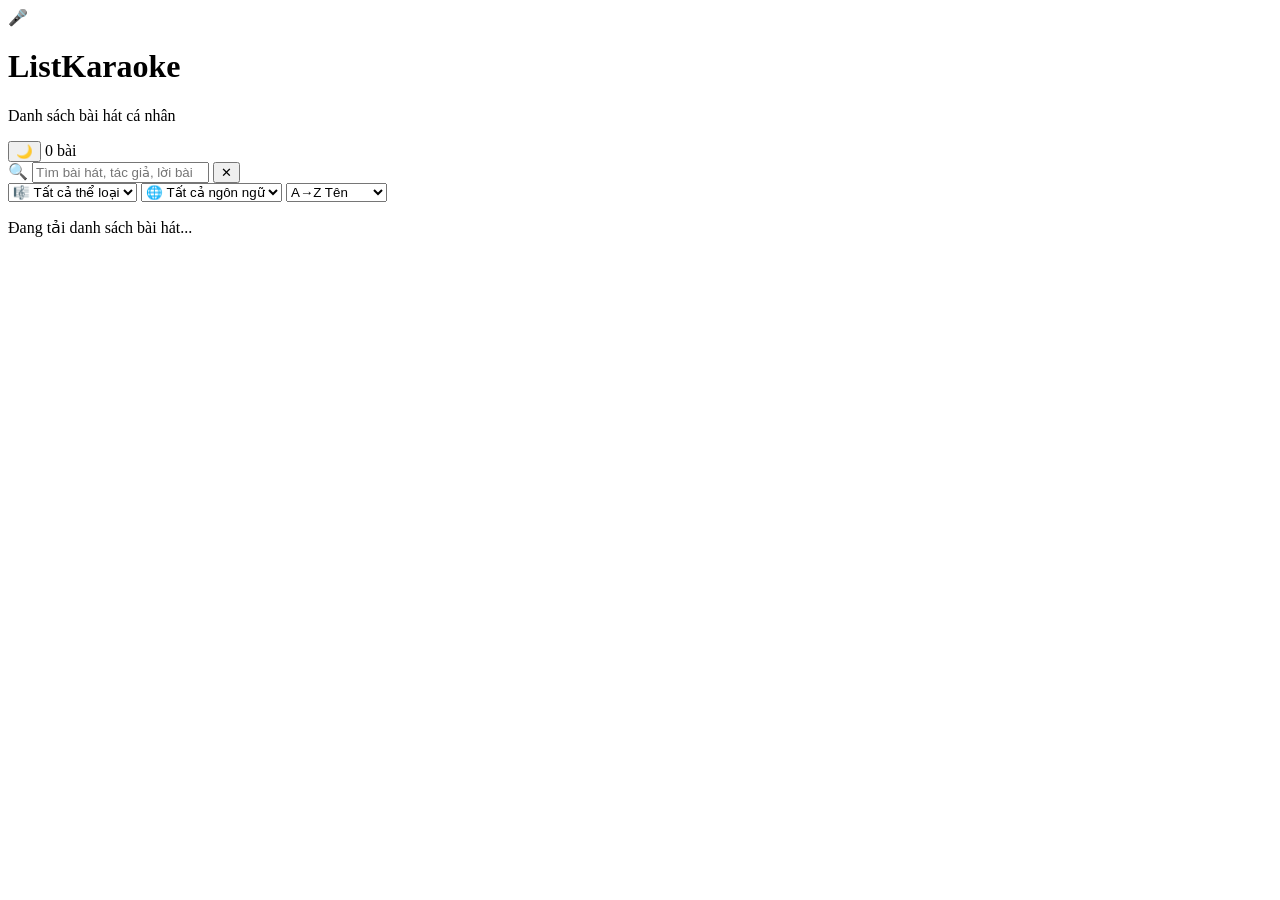
==== index.html @ 9240833a "chore: update index.html" ====
<!DOCTYPE html>
<html lang="vi">
<head>
  <meta charset="UTF-8">
  <meta name="viewport" content="width=device-width, initial-scale=1.0, maximum-scale=1.0">
  <meta name="theme-color" content="#0f0f1a">
  <meta name="description" content="Danh sách bài hát Karaoke cá nhân — tìm kiếm nhanh, xem lyrics, phát nhạc">
  <title>🎤 ListKaraoke</title>
  <link rel="manifest" href="manifest.json">
  <link rel="preconnect" href="https://fonts.googleapis.com">
  <link href="https://fonts.googleapis.com/css2?family=Inter:wght@400;500;600;700&display=swap" rel="stylesheet">
  <link rel="stylesheet" href="style.css">
</head>
<body>
  <!-- Header -->
  <header class="header">
    <div class="header-left">
      <span class="logo">🎤</span>
      <div>
        <h1 class="app-title">ListKaraoke</h1>
        <p class="app-sub">Danh sách bài hát cá nhân</p>
      </div>
    </div>
    <div class="header-right">
      <button class="btn-icon" id="btn-theme" title="Chuyển theme">🌙</button>
      <span class="badge" id="badge-count">0 bài</span>
    </div>
  </header>

  <!-- Search & Filter bar -->
  <div class="search-bar">
    <div class="search-wrap">
      <span class="search-icon">🔍</span>
      <input type="search" id="search-input" class="search-input"
             placeholder="Tìm bài hát, tác giả, lời bài hát..." autocomplete="off">
      <button class="btn-clear" id="btn-clear" title="Xóa">✕</button>
    </div>
    <div class="filter-row">
      <select id="filter-genre" class="filter-select">
        <option value="">🎼 Tất cả thể loại</option>
      </select>
      <select id="filter-lang" class="filter-select">
        <option value="">🌐 Tất cả ngôn ngữ</option>
      </select>
      <select id="sort-by" class="filter-select">
        <option value="title">A→Z Tên</option>
        <option value="artist">A→Z Tác giả</option>
        <option value="rating">⭐ Đánh giá</option>
        <option value="created_at">🕐 Mới nhất</option>
      </select>
    </div>
  </div>

  <!-- Main content -->
  <main class="main-content">
    <div id="loading" class="loading-state">
      <div class="spinner"></div>
      <p>Đang tải danh sách bài hát...</p>
    </div>
    <div id="empty-state" class="empty-state" hidden>
      <span class="empty-icon">🎵</span>
      <p>Không tìm thấy bài hát phù hợp</p>
      <small>Thử từ khóa khác hoặc xóa bộ lọc</small>
    </div>
    <div id="song-grid" class="song-grid" hidden></div>
  </main>

  <!-- Modal lyrics + media -->
  <div id="modal-overlay" class="modal-overlay" hidden>
    <div class="modal" id="modal-content">
      <button class="modal-close" id="modal-close">✕</button>
      <div class="modal-header">
        <h2 id="modal-title" class="modal-title"></h2>
        <p id="modal-artist" class="modal-artist"></p>
        <div id="modal-meta" class="modal-meta"></div>
        <div id="modal-tags" class="modal-tags"></div>
      </div>

      <!-- Tabs -->
      <div class="tab-bar">
        <button class="tab-btn active" data-tab="lyrics">📝 Lyrics</button>
        <button class="tab-btn" data-tab="media">🎵 Media</button>
        <button class="tab-btn" data-tab="info">ℹ️ Thông tin</button>
      </div>

      <!-- Tab: Lyrics -->
      <div id="tab-lyrics" class="tab-pane active">
        <div id="modal-lyrics" class="lyrics-content"></div>
      </div>

      <!-- Tab: Media -->
      <div id="tab-media" class="tab-pane" hidden>
        <div id="media-container" class="media-container"></div>
      </div>

      <!-- Tab: Info -->
      <div id="tab-info" class="tab-pane" hidden>
        <div id="info-container" class="info-container"></div>
      </div>
    </div>
  </div>

  <!-- Toast notification -->
  <div id="toast" class="toast" hidden></div>

  <script src="app.js"></script>
</body>
</html>
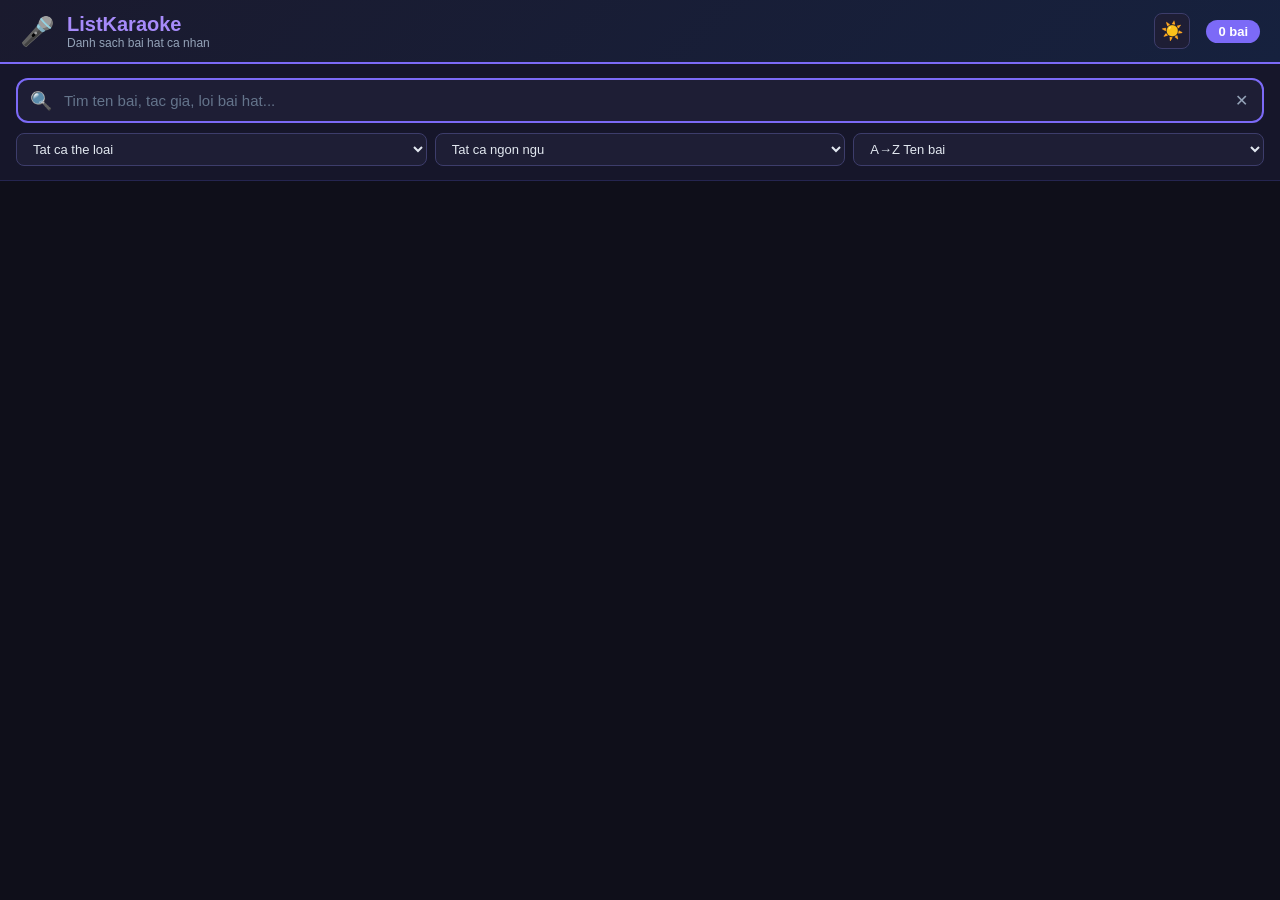
==== commit 38746220: "chore: update index.html" ====
--- a/index.html
+++ b/index.html
@@ -1,107 +1,444 @@
 <!DOCTYPE html>
-<html lang="vi">
+<html lang="vi" data-theme="dark">
 <head>
   <meta charset="UTF-8">
   <meta name="viewport" content="width=device-width, initial-scale=1.0, maximum-scale=1.0">
-  <meta name="theme-color" content="#0f0f1a">
-  <meta name="description" content="Danh sách bài hát Karaoke cá nhân — tìm kiếm nhanh, xem lyrics, phát nhạc">
-  <title>🎤 ListKaraoke</title>
+  <meta name="theme-color" content="#1a1a2e">
+  <meta name="description" content="Danh sach bai hat Karaoke ca nhan — tim kiem nhanh, xem lyrics, phat nhac">
+  <title>ListKaraoke</title>
   <link rel="manifest" href="manifest.json">
   <link rel="preconnect" href="https://fonts.googleapis.com">
   <link href="https://fonts.googleapis.com/css2?family=Inter:wght@400;500;600;700&display=swap" rel="stylesheet">
-  <link rel="stylesheet" href="style.css">
+  <style>
+    /* ═══ RESET ═══ */
+    *, *::before, *::after { box-sizing: border-box; margin: 0; padding: 0; }
+    html { font-size: 16px; }
+    body {
+      font-family: 'Inter', sans-serif;
+      background: #0f0f1a;
+      color: #e2e8f0;
+      min-height: 100vh;
+    }
+
+    /* ═══ HEADER ═══ */
+    .header {
+      background: linear-gradient(135deg, #1a1a2e 0%, #16213e 100%);
+      border-bottom: 2px solid #7c6af7;
+      padding: 12px 20px;
+      display: flex;
+      align-items: center;
+      justify-content: space-between;
+      position: sticky;
+      top: 0;
+      z-index: 100;
+    }
+    .header-left { display: flex; align-items: center; gap: 12px; }
+    .logo { font-size: 28px; }
+    .app-title { font-size: 20px; font-weight: 700; color: #a78bfa; line-height: 1.2; }
+    .app-sub { font-size: 12px; color: #94a3b8; }
+    .badge {
+      background: #7c6af7;
+      color: #fff;
+      font-size: 13px;
+      font-weight: 600;
+      padding: 4px 12px;
+      border-radius: 20px;
+    }
+    .btn-theme {
+      background: #1e1e35;
+      border: 1px solid #3d3d6b;
+      color: #e2e8f0;
+      font-size: 18px;
+      width: 36px; height: 36px;
+      border-radius: 8px;
+      cursor: pointer;
+      margin-right: 8px;
+    }
+
+    /* ═══ SEARCH BAR ═══ */
+    .search-area {
+      background: #16162a;
+      padding: 14px 16px;
+      border-bottom: 1px solid #252550;
+    }
+    .search-wrap {
+      display: flex;
+      align-items: center;
+      background: #1e1e35;
+      border: 2px solid #7c6af7;
+      border-radius: 12px;
+      overflow: hidden;
+      margin-bottom: 10px;
+    }
+    .search-icon { padding: 0 12px; font-size: 18px; color: #7c6af7; }
+    .search-input {
+      flex: 1;
+      background: transparent;
+      border: none;
+      outline: none;
+      color: #e2e8f0;
+      font-size: 15px;
+      font-family: inherit;
+      padding: 12px 0;
+    }
+    .search-input::placeholder { color: #64748b; }
+    .btn-clear {
+      background: none; border: none;
+      color: #94a3b8; font-size: 16px;
+      padding: 0 14px; cursor: pointer;
+    }
+
+    /* Filter chips row */
+    .filter-row {
+      display: flex; gap: 8px; flex-wrap: wrap;
+    }
+    .filter-select {
+      background: #1e1e35;
+      border: 1px solid #3d3d6b;
+      border-radius: 8px;
+      color: #e2e8f0;
+      font-size: 13px;
+      font-family: inherit;
+      padding: 7px 12px;
+      cursor: pointer;
+      flex: 1; min-width: 120px;
+    }
+    .filter-select:focus { outline: none; border-color: #7c6af7; }
+
+    /* ═══ SONG LIST ═══ */
+    .main-content {
+      padding: 12px 12px 100px;
+    }
+
+    /* Loading */
+    .loading-state {
+      text-align: center;
+      padding: 60px 20px;
+      color: #94a3b8;
+    }
+    .spinner {
+      width: 40px; height: 40px;
+      border: 3px solid #1e1e35;
+      border-top-color: #7c6af7;
+      border-radius: 50%;
+      animation: spin 0.8s linear infinite;
+      margin: 0 auto 16px;
+    }
+    @keyframes spin { to { transform: rotate(360deg); } }
+
+    /* Empty state */
+    .empty-state {
+      text-align: center;
+      padding: 60px 20px;
+      color: #94a3b8;
+    }
+    .empty-state .empty-icon { font-size: 48px; display: block; margin-bottom: 12px; }
+
+    /* Song rows */
+    .song-list { display: flex; flex-direction: column; gap: 8px; }
+
+    .song-row {
+      background: #1e1e35;
+      border-radius: 12px;
+      border: 1px solid #252550;
+      padding: 14px 16px;
+      cursor: pointer;
+      transition: background 0.15s, border-color 0.15s, transform 0.1s;
+      display: flex;
+      align-items: flex-start;
+      gap: 14px;
+    }
+    .song-row:active { transform: scale(0.98); }
+    .song-row:hover { background: #252545; border-color: #7c6af7; }
+
+    .song-num {
+      min-width: 28px; height: 28px;
+      background: #252550;
+      border-radius: 50%;
+      display: flex; align-items: center; justify-content: center;
+      font-size: 11px; font-weight: 700;
+      color: #7c6af7;
+      flex-shrink: 0;
+      margin-top: 2px;
+    }
+
+    .song-info { flex: 1; min-width: 0; }
+
+    .song-title {
+      font-size: 15px; font-weight: 700;
+      color: #e2e8f0;
+      white-space: nowrap; overflow: hidden; text-overflow: ellipsis;
+      margin-bottom: 3px;
+    }
+    .song-artist {
+      font-size: 13px;
+      color: #94a3b8;
+      margin-bottom: 6px;
+    }
+
+    .song-chips {
+      display: flex; flex-wrap: wrap; gap: 5px;
+      align-items: center;
+    }
+    .chip {
+      font-size: 11px; font-weight: 600;
+      padding: 2px 8px; border-radius: 20px;
+    }
+    .chip-genre { background: rgba(124,106,247,.2); color: #a78bfa; }
+    .chip-lang  { background: rgba(34,211,165,.15); color: #22d3a5; }
+    .chip-diff  { background: rgba(245,158,11,.15);  color: #f59e0b; }
+
+    .song-badges {
+      display: flex; flex-direction: column;
+      align-items: flex-end; gap: 4px;
+      flex-shrink: 0;
+    }
+    .media-icons { display: flex; gap: 4px; }
+    .media-icon {
+      background: #252550; border-radius: 6px;
+      font-size: 11px; font-weight: 700;
+      padding: 2px 7px;
+    }
+    .media-icon.mp3 { color: #22d3a5; border: 1px solid #22d3a5; }
+    .media-icon.mp4 { color: #a78bfa; border: 1px solid #a78bfa; }
+    .media-icon.yt  { color: #ef4444; border: 1px solid #ef4444; }
+    .rating-str { font-size: 12px; color: #f59e0b; }
+
+    /* highlight search */
+    mark {
+      background: rgba(245,158,11,.35);
+      color: inherit;
+      border-radius: 2px;
+      padding: 0 1px;
+    }
+
+    /* ═══ MODAL ═══ */
+    .modal-overlay {
+      position: fixed; inset: 0;
+      background: rgba(0,0,0,0.75);
+      z-index: 200;
+      display: flex;
+      align-items: flex-end;
+    }
+    .modal-overlay[hidden] { display: none; }
+
+    .modal {
+      background: #1a1a2e;
+      border-radius: 20px 20px 0 0;
+      width: 100%;
+      max-height: 92vh;
+      overflow-y: auto;
+      border-top: 3px solid #7c6af7;
+    }
+
+    .modal-header {
+      background: linear-gradient(135deg, #16162a 0%, #1a1a2e 100%);
+      padding: 20px 20px 14px;
+      position: sticky; top: 0; z-index: 10;
+      border-bottom: 1px solid #252550;
+    }
+    .modal-close-row {
+      display: flex; justify-content: flex-end; margin-bottom: 10px;
+    }
+    .modal-close {
+      background: #252550; border: none; border-radius: 50%;
+      color: #e2e8f0; font-size: 18px;
+      width: 34px; height: 34px;
+      cursor: pointer;
+      display: flex; align-items: center; justify-content: center;
+    }
+    .modal-title {
+      font-size: 20px; font-weight: 700; color: #a78bfa;
+      margin-bottom: 5px; line-height: 1.3;
+    }
+    .modal-artist { font-size: 14px; color: #94a3b8; margin-bottom: 10px; }
+    .modal-chips { display: flex; flex-wrap: wrap; gap: 6px; margin-bottom: 8px; }
+    .modal-tags  { display: flex; flex-wrap: wrap; gap: 5px; }
+    .tag-pill {
+      background: rgba(124,106,247,.15);
+      color: #a78bfa; border: 1px solid rgba(124,106,247,.3);
+      font-size: 11px; padding: 2px 8px; border-radius: 20px;
+    }
+
+    /* Tab bar — luôn hiện rõ */
+    .tab-bar {
+      display: flex;
+      background: #16162a;
+      border-bottom: 2px solid #252550;
+      padding: 0 16px;
+      position: sticky; top: 0; z-index: 9;
+    }
+    .tab-btn {
+      flex: 1;
+      background: none; border: none;
+      color: #64748b;
+      font-size: 14px; font-weight: 600;
+      font-family: inherit;
+      padding: 14px 8px;
+      cursor: pointer;
+      border-bottom: 3px solid transparent;
+      margin-bottom: -2px;
+      transition: color 0.15s, border-color 0.15s;
+    }
+    .tab-btn.active {
+      color: #a78bfa;
+      border-bottom-color: #7c6af7;
+    }
+
+    /* Tab content */
+    .tab-pane { padding: 20px 20px 30px; }
+    .tab-pane[hidden] { display: none; }
+
+    /* Lyrics */
+    .lyrics-body {
+      font-size: 15px; line-height: 2;
+      color: #e2e8f0;
+      white-space: pre-wrap;
+      background: #0f0f1a;
+      border-radius: 10px;
+      padding: 20px;
+    }
+    .no-content {
+      text-align: center; color: #64748b;
+      padding: 40px 20px; font-size: 15px;
+    }
+
+    /* Media section */
+    .media-section { margin-bottom: 24px; }
+    .media-section h3 {
+      font-size: 14px; font-weight: 700; color: #a78bfa;
+      margin-bottom: 10px;
+    }
+    .media-section iframe {
+      width: 100%; border: none; border-radius: 10px;
+      background: #0f0f1a;
+    }
+    .media-link {
+      display: flex; align-items: center; gap: 10px;
+      background: #1e1e35; border: 1px solid #3d3d6b;
+      border-radius: 10px; padding: 14px 16px;
+      color: #e2e8f0; text-decoration: none;
+      font-size: 14px; font-weight: 600;
+      transition: background 0.15s;
+    }
+    .media-link:hover { background: #252550; }
+    .media-link.yt { border-color: #ef4444; color: #ef4444; }
+
+    /* Info rows */
+    .info-row {
+      display: flex;
+      border-bottom: 1px solid #1e1e35;
+      padding: 12px 0;
+      align-items: flex-start;
+      gap: 12px;
+    }
+    .info-label {
+      font-size: 13px; font-weight: 600; color: #7c6af7;
+      min-width: 110px; flex-shrink: 0;
+    }
+    .info-value {
+      font-size: 14px; color: #e2e8f0;
+      word-break: break-word;
+    }
+
+    /* ═══ SCROLLBAR ═══ */
+    ::-webkit-scrollbar { width: 6px; height: 6px; }
+    ::-webkit-scrollbar-track { background: transparent; }
+    ::-webkit-scrollbar-thumb { background: #3d3d6b; border-radius: 3px; }
+  </style>
 </head>
 <body>
+
   <!-- Header -->
   <header class="header">
     <div class="header-left">
       <span class="logo">🎤</span>
       <div>
         <h1 class="app-title">ListKaraoke</h1>
-        <p class="app-sub">Danh sách bài hát cá nhân</p>
-      </div>
-    </div>
-    <div class="header-right">
-      <button class="btn-icon" id="btn-theme" title="Chuyển theme">🌙</button>
-      <span class="badge" id="badge-count">0 bài</span>
+        <p class="app-sub">Danh sach bai hat ca nhan</p>
+      </div>
+    </div>
+    <div style="display:flex;align-items:center;gap:8px">
+      <button class="btn-theme" id="btn-theme" title="Chuyen theme">🌙</button>
+      <span class="badge" id="badge-count">0 bai</span>
     </div>
   </header>
 
-  <!-- Search & Filter bar -->
-  <div class="search-bar">
+  <!-- Search & Filter -->
+  <div class="search-area">
     <div class="search-wrap">
       <span class="search-icon">🔍</span>
       <input type="search" id="search-input" class="search-input"
-             placeholder="Tìm bài hát, tác giả, lời bài hát..." autocomplete="off">
-      <button class="btn-clear" id="btn-clear" title="Xóa">✕</button>
+             placeholder="Tim ten bai, tac gia, loi bai hat..." autocomplete="off">
+      <button class="btn-clear" id="btn-clear">✕</button>
     </div>
     <div class="filter-row">
       <select id="filter-genre" class="filter-select">
-        <option value="">🎼 Tất cả thể loại</option>
+        <option value="">Tat ca the loai</option>
       </select>
       <select id="filter-lang" class="filter-select">
-        <option value="">🌐 Tất cả ngôn ngữ</option>
+        <option value="">Tat ca ngon ngu</option>
       </select>
       <select id="sort-by" class="filter-select">
-        <option value="title">A→Z Tên</option>
-        <option value="artist">A→Z Tác giả</option>
-        <option value="rating">⭐ Đánh giá</option>
-        <option value="created_at">🕐 Mới nhất</option>
+        <option value="title">A→Z Ten bai</option>
+        <option value="artist">A→Z Tac gia</option>
+        <option value="rating">Danh gia cao</option>
+        <option value="created_at">Moi nhat</option>
       </select>
     </div>
   </div>
 
-  <!-- Main content -->
+  <!-- Content -->
   <main class="main-content">
     <div id="loading" class="loading-state">
       <div class="spinner"></div>
-      <p>Đang tải danh sách bài hát...</p>
+      <p>Dang tai danh sach bai hat...</p>
     </div>
     <div id="empty-state" class="empty-state" hidden>
       <span class="empty-icon">🎵</span>
-      <p>Không tìm thấy bài hát phù hợp</p>
-      <small>Thử từ khóa khác hoặc xóa bộ lọc</small>
-    </div>
-    <div id="song-grid" class="song-grid" hidden></div>
+      <p>Khong tim thay bai hat phu hop</p>
+      <small style="color:#64748b">Thu tu khoa khac hoac xoa bo loc</small>
+    </div>
+    <div id="song-list" class="song-list" hidden></div>
   </main>
 
-  <!-- Modal lyrics + media -->
+  <!-- Modal -->
   <div id="modal-overlay" class="modal-overlay" hidden>
-    <div class="modal" id="modal-content">
-      <button class="modal-close" id="modal-close">✕</button>
+    <div class="modal" id="modal-box">
+      <!-- Modal Header -->
       <div class="modal-header">
-        <h2 id="modal-title" class="modal-title"></h2>
-        <p id="modal-artist" class="modal-artist"></p>
-        <div id="modal-meta" class="modal-meta"></div>
-        <div id="modal-tags" class="modal-tags"></div>
-      </div>
-
-      <!-- Tabs -->
+        <div class="modal-close-row">
+          <button class="modal-close" id="modal-close">✕</button>
+        </div>
+        <div class="modal-title" id="modal-title"></div>
+        <div class="modal-artist" id="modal-artist"></div>
+        <div class="modal-chips" id="modal-chips"></div>
+        <div class="modal-tags" id="modal-tags"></div>
+      </div>
+
+      <!-- Tab Bar — Luon hien ro rang -->
       <div class="tab-bar">
         <button class="tab-btn active" data-tab="lyrics">📝 Lyrics</button>
         <button class="tab-btn" data-tab="media">🎵 Media</button>
-        <button class="tab-btn" data-tab="info">ℹ️ Thông tin</button>
+        <button class="tab-btn" data-tab="info">ℹ Thong tin</button>
       </div>
 
       <!-- Tab: Lyrics -->
-      <div id="tab-lyrics" class="tab-pane active">
-        <div id="modal-lyrics" class="lyrics-content"></div>
+      <div id="tab-lyrics" class="tab-pane">
+        <div id="modal-lyrics"></div>
       </div>
 
       <!-- Tab: Media -->
       <div id="tab-media" class="tab-pane" hidden>
-        <div id="media-container" class="media-container"></div>
+        <div id="media-container"></div>
       </div>
 
       <!-- Tab: Info -->
       <div id="tab-info" class="tab-pane" hidden>
-        <div id="info-container" class="info-container"></div>
+        <div id="info-container"></div>
       </div>
     </div>
   </div>
-
-  <!-- Toast notification -->
-  <div id="toast" class="toast" hidden></div>
 
   <script src="app.js"></script>
 </body>
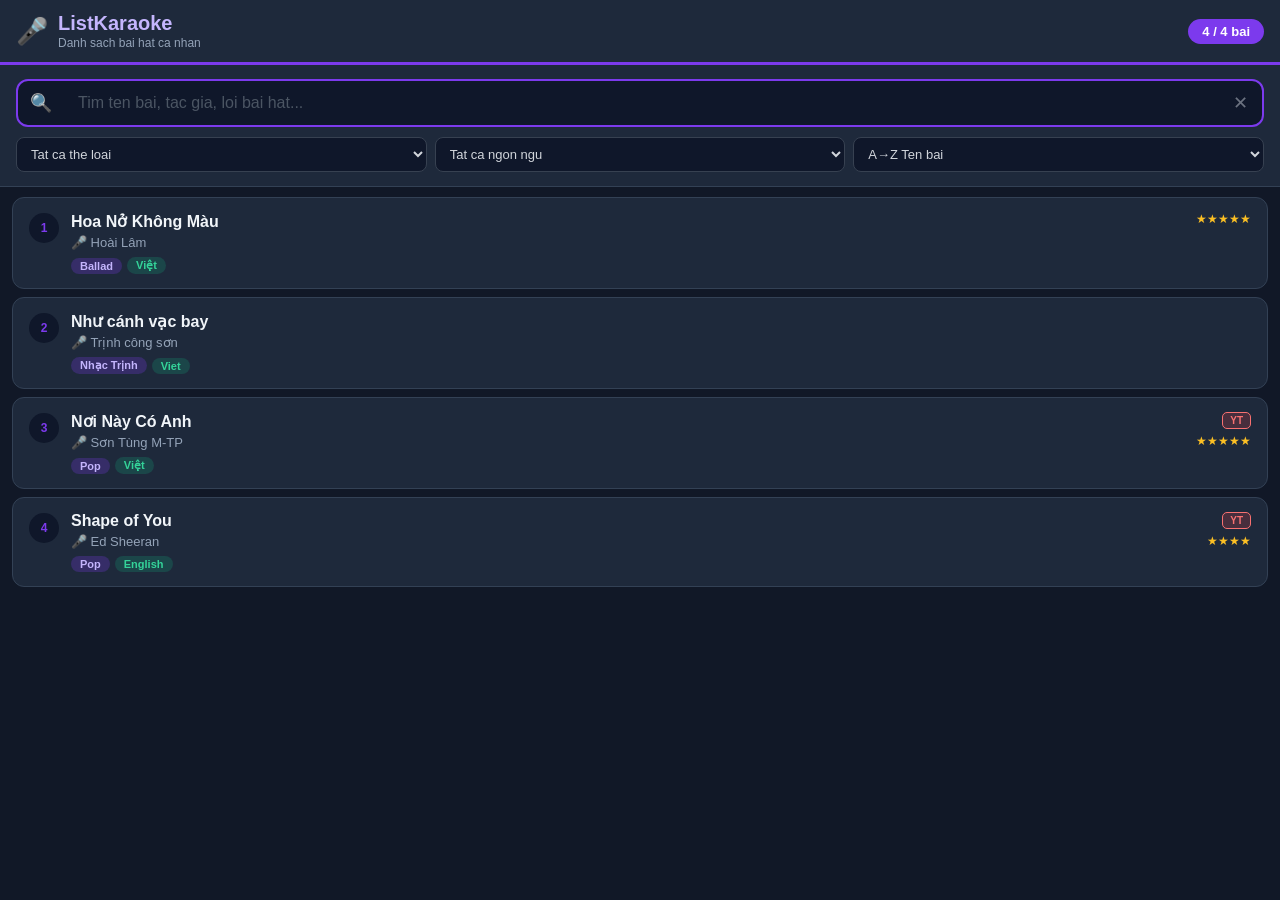
==== commit dd8400d1: "update: web app" ====
--- a/index.html
+++ b/index.html
@@ -1,385 +1,298 @@
 <!DOCTYPE html>
-<html lang="vi" data-theme="dark">
+<html lang="vi">
 <head>
   <meta charset="UTF-8">
-  <meta name="viewport" content="width=device-width, initial-scale=1.0, maximum-scale=1.0">
-  <meta name="theme-color" content="#1a1a2e">
-  <meta name="description" content="Danh sach bai hat Karaoke ca nhan — tim kiem nhanh, xem lyrics, phat nhac">
-  <title>ListKaraoke</title>
+  <meta name="viewport" content="width=device-width, initial-scale=1.0">
+  <title>ListKaraoke - Tim kiem bai hat</title>
   <link rel="manifest" href="manifest.json">
-  <link rel="preconnect" href="https://fonts.googleapis.com">
-  <link href="https://fonts.googleapis.com/css2?family=Inter:wght@400;500;600;700&display=swap" rel="stylesheet">
   <style>
-    /* ═══ RESET ═══ */
-    *, *::before, *::after { box-sizing: border-box; margin: 0; padding: 0; }
-    html { font-size: 16px; }
+    * { box-sizing: border-box; margin: 0; padding: 0; }
     body {
-      font-family: 'Inter', sans-serif;
-      background: #0f0f1a;
-      color: #e2e8f0;
+      font-family: -apple-system, BlinkMacSystemFont, 'Segoe UI', sans-serif;
+      background: #111827;
+      color: #f1f5f9;
       min-height: 100vh;
     }
 
-    /* ═══ HEADER ═══ */
-    .header {
-      background: linear-gradient(135deg, #1a1a2e 0%, #16213e 100%);
-      border-bottom: 2px solid #7c6af7;
-      padding: 12px 20px;
-      display: flex;
-      align-items: center;
-      justify-content: space-between;
-      position: sticky;
-      top: 0;
-      z-index: 100;
-    }
-    .header-left { display: flex; align-items: center; gap: 12px; }
-    .logo { font-size: 28px; }
-    .app-title { font-size: 20px; font-weight: 700; color: #a78bfa; line-height: 1.2; }
-    .app-sub { font-size: 12px; color: #94a3b8; }
-    .badge {
-      background: #7c6af7;
-      color: #fff;
-      font-size: 13px;
-      font-weight: 600;
-      padding: 4px 12px;
-      border-radius: 20px;
-    }
-    .btn-theme {
-      background: #1e1e35;
-      border: 1px solid #3d3d6b;
-      color: #e2e8f0;
-      font-size: 18px;
-      width: 36px; height: 36px;
-      border-radius: 8px;
-      cursor: pointer;
-      margin-right: 8px;
-    }
-
-    /* ═══ SEARCH BAR ═══ */
-    .search-area {
-      background: #16162a;
+    /* ─── HEADER ─── */
+    .hdr {
+      background: #1e293b;
+      border-bottom: 3px solid #7c3aed;
+      padding: 12px 16px;
+      display: flex; align-items: center; justify-content: space-between;
+      position: sticky; top: 0; z-index: 50;
+    }
+    .hdr-left { display: flex; align-items: center; gap: 10px; }
+    .hdr h1 { font-size: 20px; font-weight: 800; color: #c4b5fd; }
+    .hdr p  { font-size: 12px; color: #94a3b8; margin-top: 1px; }
+    .hdr-badge {
+      background: #7c3aed; color: #fff;
+      font-size: 13px; font-weight: 700;
+      padding: 5px 14px; border-radius: 20px;
+    }
+
+    /* ─── SEARCH ─── */
+    .search-box {
+      background: #1e293b;
       padding: 14px 16px;
-      border-bottom: 1px solid #252550;
-    }
-    .search-wrap {
-      display: flex;
-      align-items: center;
-      background: #1e1e35;
-      border: 2px solid #7c6af7;
+      border-bottom: 1px solid #334155;
+    }
+    .search-row {
+      display: flex; align-items: center;
+      background: #0f172a;
+      border: 2px solid #7c3aed;
+      border-radius: 12px; overflow: hidden;
+      margin-bottom: 10px;
+    }
+    .search-row input {
+      flex: 1; background: transparent; border: none; outline: none;
+      color: #f1f5f9; font-size: 16px; font-family: inherit;
+      padding: 13px 14px;
+    }
+    .search-row input::placeholder { color: #4b5563; }
+    .btn-x {
+      background: none; border: none; color: #6b7280;
+      font-size: 18px; padding: 0 14px; cursor: pointer;
+    }
+
+    .filters { display: flex; gap: 8px; flex-wrap: wrap; }
+    .filters select {
+      flex: 1; min-width: 110px;
+      background: #0f172a; border: 1px solid #374151;
+      border-radius: 8px; color: #d1d5db;
+      font-size: 13px; font-family: inherit;
+      padding: 8px 10px; cursor: pointer;
+    }
+    .filters select:focus { outline: none; border-color: #7c3aed; }
+
+    /* ─── SONG LIST ─── */
+    .content { padding: 10px 12px 80px; }
+
+    .spinner-wrap { text-align: center; padding: 60px 20px; color: #6b7280; }
+    .spin {
+      width: 38px; height: 38px;
+      border: 3px solid #1e293b; border-top-color: #7c3aed;
+      border-radius: 50%; animation: sp 0.8s linear infinite;
+      margin: 0 auto 14px;
+    }
+    @keyframes sp { to { transform: rotate(360deg); } }
+
+    .empty { text-align: center; padding: 60px 20px; color: #6b7280; font-size: 15px; }
+    .empty .ei { font-size: 44px; display: block; margin-bottom: 10px; }
+
+    /* Danh sach bai */
+    .list { display: flex; flex-direction: column; gap: 8px; }
+
+    .song-row {
+      background: #1e293b;
+      border: 1px solid #334155;
       border-radius: 12px;
-      overflow: hidden;
-      margin-bottom: 10px;
-    }
-    .search-icon { padding: 0 12px; font-size: 18px; color: #7c6af7; }
-    .search-input {
-      flex: 1;
-      background: transparent;
-      border: none;
-      outline: none;
-      color: #e2e8f0;
-      font-size: 15px;
-      font-family: inherit;
-      padding: 12px 0;
-    }
-    .search-input::placeholder { color: #64748b; }
-    .btn-clear {
-      background: none; border: none;
-      color: #94a3b8; font-size: 16px;
-      padding: 0 14px; cursor: pointer;
-    }
-
-    /* Filter chips row */
-    .filter-row {
-      display: flex; gap: 8px; flex-wrap: wrap;
-    }
-    .filter-select {
-      background: #1e1e35;
-      border: 1px solid #3d3d6b;
-      border-radius: 8px;
-      color: #e2e8f0;
-      font-size: 13px;
-      font-family: inherit;
-      padding: 7px 12px;
-      cursor: pointer;
-      flex: 1; min-width: 120px;
-    }
-    .filter-select:focus { outline: none; border-color: #7c6af7; }
-
-    /* ═══ SONG LIST ═══ */
-    .main-content {
-      padding: 12px 12px 100px;
-    }
-
-    /* Loading */
-    .loading-state {
-      text-align: center;
-      padding: 60px 20px;
-      color: #94a3b8;
-    }
-    .spinner {
-      width: 40px; height: 40px;
-      border: 3px solid #1e1e35;
-      border-top-color: #7c6af7;
-      border-radius: 50%;
-      animation: spin 0.8s linear infinite;
-      margin: 0 auto 16px;
-    }
-    @keyframes spin { to { transform: rotate(360deg); } }
-
-    /* Empty state */
-    .empty-state {
-      text-align: center;
-      padding: 60px 20px;
-      color: #94a3b8;
-    }
-    .empty-state .empty-icon { font-size: 48px; display: block; margin-bottom: 12px; }
-
-    /* Song rows */
-    .song-list { display: flex; flex-direction: column; gap: 8px; }
-
-    .song-row {
-      background: #1e1e35;
-      border-radius: 12px;
-      border: 1px solid #252550;
       padding: 14px 16px;
       cursor: pointer;
-      transition: background 0.15s, border-color 0.15s, transform 0.1s;
-      display: flex;
-      align-items: flex-start;
-      gap: 14px;
-    }
-    .song-row:active { transform: scale(0.98); }
-    .song-row:hover { background: #252545; border-color: #7c6af7; }
-
-    .song-num {
-      min-width: 28px; height: 28px;
-      background: #252550;
-      border-radius: 50%;
+      display: flex; align-items: flex-start; gap: 12px;
+      transition: border-color .15s, background .15s;
+      -webkit-tap-highlight-color: transparent;
+    }
+    .song-row:hover  { background: #263548; border-color: #7c3aed; }
+    .song-row:active { background: #2d3f5a; transform: scale(0.99); }
+
+    .sn { /* so thu tu */
+      min-width: 30px; height: 30px;
+      background: #0f172a; border-radius: 50%;
       display: flex; align-items: center; justify-content: center;
-      font-size: 11px; font-weight: 700;
-      color: #7c6af7;
-      flex-shrink: 0;
-      margin-top: 2px;
-    }
-
-    .song-info { flex: 1; min-width: 0; }
-
-    .song-title {
-      font-size: 15px; font-weight: 700;
-      color: #e2e8f0;
+      font-size: 12px; font-weight: 700; color: #7c3aed;
+      flex-shrink: 0; margin-top: 1px;
+    }
+    .si { flex: 1; min-width: 0; }
+    .st { /* ten bai */
+      font-size: 16px; font-weight: 700; color: #f1f5f9;
       white-space: nowrap; overflow: hidden; text-overflow: ellipsis;
-      margin-bottom: 3px;
-    }
-    .song-artist {
-      font-size: 13px;
-      color: #94a3b8;
-      margin-bottom: 6px;
-    }
-
-    .song-chips {
-      display: flex; flex-wrap: wrap; gap: 5px;
-      align-items: center;
-    }
+      margin-bottom: 4px;
+    }
+    .sa { /* tac gia */
+      font-size: 13px; color: #94a3b8;
+      margin-bottom: 7px;
+    }
+    .chips { display: flex; flex-wrap: wrap; gap: 5px; align-items: center; }
     .chip {
       font-size: 11px; font-weight: 600;
-      padding: 2px 8px; border-radius: 20px;
-    }
-    .chip-genre { background: rgba(124,106,247,.2); color: #a78bfa; }
-    .chip-lang  { background: rgba(34,211,165,.15); color: #22d3a5; }
-    .chip-diff  { background: rgba(245,158,11,.15);  color: #f59e0b; }
-
-    .song-badges {
-      display: flex; flex-direction: column;
-      align-items: flex-end; gap: 4px;
-      flex-shrink: 0;
-    }
-    .media-icons { display: flex; gap: 4px; }
-    .media-icon {
-      background: #252550; border-radius: 6px;
-      font-size: 11px; font-weight: 700;
-      padding: 2px 7px;
-    }
-    .media-icon.mp3 { color: #22d3a5; border: 1px solid #22d3a5; }
-    .media-icon.mp4 { color: #a78bfa; border: 1px solid #a78bfa; }
-    .media-icon.yt  { color: #ef4444; border: 1px solid #ef4444; }
-    .rating-str { font-size: 12px; color: #f59e0b; }
-
-    /* highlight search */
-    mark {
-      background: rgba(245,158,11,.35);
-      color: inherit;
-      border-radius: 2px;
-      padding: 0 1px;
-    }
-
-    /* ═══ MODAL ═══ */
-    .modal-overlay {
+      padding: 2px 9px; border-radius: 20px;
+    }
+    .cg { background: rgba(124,58,237,.25); color: #c4b5fd; }
+    .cl { background: rgba(16,185,129,.2);  color: #34d399; }
+
+    .sbadge { /* cot phai: mp3/mp4/yt + sao */
+      display: flex; flex-direction: column; align-items: flex-end;
+      gap: 5px; flex-shrink: 0;
+    }
+    .micons { display: flex; gap: 4px; }
+    .mi {
+      font-size: 10px; font-weight: 800;
+      padding: 2px 7px; border-radius: 5px;
+    }
+    .mi.mp3 { background: rgba(16,185,129,.2);  color: #34d399; border: 1px solid #34d399; }
+    .mi.mp4 { background: rgba(124,58,237,.2);  color: #c4b5fd; border: 1px solid #c4b5fd; }
+    .mi.yt  { background: rgba(239,68,68,.2);   color: #f87171; border: 1px solid #f87171; }
+    .stars  { font-size: 12px; color: #fbbf24; }
+
+    mark { background: rgba(251,191,36,.3); color: inherit; border-radius: 2px; }
+
+    /* ─── MODAL ─── */
+    .overlay {
       position: fixed; inset: 0;
-      background: rgba(0,0,0,0.75);
+      background: rgba(0,0,0,.8);
       z-index: 200;
-      display: flex;
-      align-items: flex-end;
-    }
-    .modal-overlay[hidden] { display: none; }
+      display: flex; align-items: flex-end;
+    }
+    .overlay[hidden] { display: none !important; }
 
     .modal {
-      background: #1a1a2e;
+      background: #1e293b;
       border-radius: 20px 20px 0 0;
+      border-top: 3px solid #7c3aed;
       width: 100%;
       max-height: 92vh;
       overflow-y: auto;
-      border-top: 3px solid #7c6af7;
-    }
-
-    .modal-header {
-      background: linear-gradient(135deg, #16162a 0%, #1a1a2e 100%);
-      padding: 20px 20px 14px;
-      position: sticky; top: 0; z-index: 10;
-      border-bottom: 1px solid #252550;
-    }
-    .modal-close-row {
+      display: flex;
+      flex-direction: column;
+    }
+
+    /* Modal header */
+    .m-hdr {
+      background: #0f172a;
+      padding: 16px 18px 14px;
+      border-bottom: 1px solid #334155;
+      position: sticky; top: 0;
+    }
+    .m-close-row {
       display: flex; justify-content: flex-end; margin-bottom: 10px;
     }
-    .modal-close {
-      background: #252550; border: none; border-radius: 50%;
-      color: #e2e8f0; font-size: 18px;
+    .m-close {
+      background: #334155; border: none;
+      color: #f1f5f9; font-size: 18px;
       width: 34px; height: 34px;
-      cursor: pointer;
+      border-radius: 50%; cursor: pointer;
       display: flex; align-items: center; justify-content: center;
     }
-    .modal-title {
-      font-size: 20px; font-weight: 700; color: #a78bfa;
-      margin-bottom: 5px; line-height: 1.3;
-    }
-    .modal-artist { font-size: 14px; color: #94a3b8; margin-bottom: 10px; }
-    .modal-chips { display: flex; flex-wrap: wrap; gap: 6px; margin-bottom: 8px; }
-    .modal-tags  { display: flex; flex-wrap: wrap; gap: 5px; }
+    .m-title  {
+      font-size: 19px; font-weight: 800;
+      color: #c4b5fd; margin-bottom: 5px; line-height: 1.3;
+    }
+    .m-artist { font-size: 14px; color: #94a3b8; margin-bottom: 10px; }
+    .m-chips  { display: flex; flex-wrap: wrap; gap: 6px; margin-bottom: 8px; }
+    .m-tags   { display: flex; flex-wrap: wrap; gap: 5px; }
     .tag-pill {
-      background: rgba(124,106,247,.15);
-      color: #a78bfa; border: 1px solid rgba(124,106,247,.3);
-      font-size: 11px; padding: 2px 8px; border-radius: 20px;
-    }
-
-    /* Tab bar — luôn hiện rõ */
-    .tab-bar {
+      background: rgba(124,58,237,.2); color: #c4b5fd;
+      border: 1px solid rgba(124,58,237,.4);
+      font-size: 11px; padding: 2px 9px; border-radius: 20px;
+    }
+
+    /* Tab bar */
+    .tabs {
       display: flex;
-      background: #16162a;
-      border-bottom: 2px solid #252550;
-      padding: 0 16px;
-      position: sticky; top: 0; z-index: 9;
+      background: #0f172a;
+      border-bottom: 2px solid #334155;
+      flex-shrink: 0;
+      position: sticky; top: 0;
     }
     .tab-btn {
       flex: 1;
-      background: none; border: none;
-      color: #64748b;
-      font-size: 14px; font-weight: 600;
-      font-family: inherit;
+      background: none; border: none; border-bottom: 3px solid transparent;
+      color: #9ca3af;
+      font-size: 14px; font-weight: 700; font-family: inherit;
       padding: 14px 8px;
       cursor: pointer;
-      border-bottom: 3px solid transparent;
       margin-bottom: -2px;
-      transition: color 0.15s, border-color 0.15s;
-    }
-    .tab-btn.active {
-      color: #a78bfa;
-      border-bottom-color: #7c6af7;
-    }
-
-    /* Tab content */
-    .tab-pane { padding: 20px 20px 30px; }
-    .tab-pane[hidden] { display: none; }
+      transition: color .15s, border-color .15s;
+    }
+    .tab-btn.on { color: #c4b5fd; border-bottom-color: #7c3aed; }
+
+    /* Tab content — PHAI CO BACKGROUND VA COLOR RO */
+    .tab-pane {
+      background: #1e293b;
+      color: #f1f5f9;
+      padding: 20px 18px 40px;
+    }
+    .tab-pane[hidden] { display: none !important; }
 
     /* Lyrics */
-    .lyrics-body {
+    .lyrics-text {
       font-size: 15px; line-height: 2;
       color: #e2e8f0;
       white-space: pre-wrap;
-      background: #0f0f1a;
+      background: #0f172a;
       border-radius: 10px;
       padding: 20px;
+      border-left: 4px solid #7c3aed;
     }
     .no-content {
-      text-align: center; color: #64748b;
+      text-align: center; color: #6b7280;
       padding: 40px 20px; font-size: 15px;
     }
-
-    /* Media section */
-    .media-section { margin-bottom: 24px; }
-    .media-section h3 {
-      font-size: 14px; font-weight: 700; color: #a78bfa;
+    .no-content span { font-size: 36px; display: block; margin-bottom: 10px; }
+
+    /* Media */
+    .m-sec { margin-bottom: 22px; }
+    .m-sec h3 {
+      font-size: 14px; font-weight: 700; color: #c4b5fd;
       margin-bottom: 10px;
-    }
-    .media-section iframe {
+      padding-bottom: 6px; border-bottom: 1px solid #334155;
+    }
+    .m-sec iframe {
       width: 100%; border: none; border-radius: 10px;
-      background: #0f0f1a;
-    }
-    .media-link {
-      display: flex; align-items: center; gap: 10px;
-      background: #1e1e35; border: 1px solid #3d3d6b;
-      border-radius: 10px; padding: 14px 16px;
-      color: #e2e8f0; text-decoration: none;
-      font-size: 14px; font-weight: 600;
-      transition: background 0.15s;
-    }
-    .media-link:hover { background: #252550; }
-    .media-link.yt { border-color: #ef4444; color: #ef4444; }
-
-    /* Info rows */
+      background: #0f172a; display: block;
+    }
+    .open-link {
+      display: flex; align-items: center; justify-content: center; gap: 8px;
+      background: #0f172a; border: 2px solid #7c3aed;
+      border-radius: 10px; padding: 14px;
+      color: #c4b5fd; text-decoration: none;
+      font-size: 15px; font-weight: 700;
+    }
+    .open-link.yt { border-color: #ef4444; color: #f87171; }
+
+    /* Info */
     .info-row {
-      display: flex;
-      border-bottom: 1px solid #1e1e35;
+      display: flex; gap: 12px;
       padding: 12px 0;
+      border-bottom: 1px solid #334155;
       align-items: flex-start;
-      gap: 12px;
-    }
-    .info-label {
-      font-size: 13px; font-weight: 600; color: #7c6af7;
-      min-width: 110px; flex-shrink: 0;
-    }
-    .info-value {
-      font-size: 14px; color: #e2e8f0;
+    }
+    .info-lbl {
+      font-size: 13px; font-weight: 700; color: #7c3aed;
+      min-width: 120px; flex-shrink: 0;
+    }
+    .info-val {
+      font-size: 14px; color: #f1f5f9;
       word-break: break-word;
     }
-
-    /* ═══ SCROLLBAR ═══ */
-    ::-webkit-scrollbar { width: 6px; height: 6px; }
-    ::-webkit-scrollbar-track { background: transparent; }
-    ::-webkit-scrollbar-thumb { background: #3d3d6b; border-radius: 3px; }
   </style>
 </head>
 <body>
 
   <!-- Header -->
-  <header class="header">
-    <div class="header-left">
-      <span class="logo">🎤</span>
+  <header class="hdr">
+    <div class="hdr-left">
+      <span style="font-size:26px">🎤</span>
       <div>
-        <h1 class="app-title">ListKaraoke</h1>
-        <p class="app-sub">Danh sach bai hat ca nhan</p>
+        <h1>ListKaraoke</h1>
+        <p>Danh sach bai hat ca nhan</p>
       </div>
     </div>
-    <div style="display:flex;align-items:center;gap:8px">
-      <button class="btn-theme" id="btn-theme" title="Chuyen theme">🌙</button>
-      <span class="badge" id="badge-count">0 bai</span>
+    <span class="hdr-badge" id="badge">0 bai</span>
+  </header>
+
+  <!-- Search & Filter -->
+  <div class="search-box">
+    <div class="search-row">
+      <span style="padding:0 12px;font-size:18px;color:#7c3aed">🔍</span>
+      <input type="search" id="q" placeholder="Tim ten bai, tac gia, loi bai hat..." autocomplete="off">
+      <button class="btn-x" id="btnX">✕</button>
     </div>
-  </header>
-
-  <!-- Search & Filter -->
-  <div class="search-area">
-    <div class="search-wrap">
-      <span class="search-icon">🔍</span>
-      <input type="search" id="search-input" class="search-input"
-             placeholder="Tim ten bai, tac gia, loi bai hat..." autocomplete="off">
-      <button class="btn-clear" id="btn-clear">✕</button>
-    </div>
-    <div class="filter-row">
-      <select id="filter-genre" class="filter-select">
-        <option value="">Tat ca the loai</option>
-      </select>
-      <select id="filter-lang" class="filter-select">
-        <option value="">Tat ca ngon ngu</option>
-      </select>
-      <select id="sort-by" class="filter-select">
+    <div class="filters">
+      <select id="sg"><option value="">Tat ca the loai</option></select>
+      <select id="sl"><option value="">Tat ca ngon ngu</option></select>
+      <select id="ss">
         <option value="title">A→Z Ten bai</option>
         <option value="artist">A→Z Tac gia</option>
         <option value="rating">Danh gia cao</option>
@@ -388,58 +301,267 @@
     </div>
   </div>
 
-  <!-- Content -->
-  <main class="main-content">
-    <div id="loading" class="loading-state">
-      <div class="spinner"></div>
-      <p>Dang tai danh sach bai hat...</p>
+  <!-- Main -->
+  <div class="content">
+    <div id="loading" class="spinner-wrap">
+      <div class="spin"></div>
+      <p>Dang tai danh sach...</p>
     </div>
-    <div id="empty-state" class="empty-state" hidden>
-      <span class="empty-icon">🎵</span>
-      <p>Khong tim thay bai hat phu hop</p>
-      <small style="color:#64748b">Thu tu khoa khac hoac xoa bo loc</small>
+    <div id="empty" class="empty" hidden>
+      <span class="ei">🎵</span>
+      Khong tim thay bai hat phu hop
     </div>
-    <div id="song-list" class="song-list" hidden></div>
-  </main>
+    <div id="list" class="list" hidden></div>
+  </div>
 
   <!-- Modal -->
-  <div id="modal-overlay" class="modal-overlay" hidden>
-    <div class="modal" id="modal-box">
+  <div id="overlay" class="overlay" hidden>
+    <div class="modal" id="modal">
+
       <!-- Modal Header -->
-      <div class="modal-header">
-        <div class="modal-close-row">
-          <button class="modal-close" id="modal-close">✕</button>
+      <div class="m-hdr">
+        <div class="m-close-row">
+          <button class="m-close" id="closeBtn">✕</button>
         </div>
-        <div class="modal-title" id="modal-title"></div>
-        <div class="modal-artist" id="modal-artist"></div>
-        <div class="modal-chips" id="modal-chips"></div>
-        <div class="modal-tags" id="modal-tags"></div>
+        <div class="m-title"  id="mTitle"></div>
+        <div class="m-artist" id="mArtist"></div>
+        <div class="m-chips"  id="mChips"></div>
+        <div class="m-tags"   id="mTags"></div>
       </div>
 
-      <!-- Tab Bar — Luon hien ro rang -->
-      <div class="tab-bar">
-        <button class="tab-btn active" data-tab="lyrics">📝 Lyrics</button>
-        <button class="tab-btn" data-tab="media">🎵 Media</button>
-        <button class="tab-btn" data-tab="info">ℹ Thong tin</button>
+      <!-- Tab Bar -->
+      <div class="tabs">
+        <button class="tab-btn on" data-tab="lyrics">📝 Lyrics</button>
+        <button class="tab-btn"   data-tab="media">🎵 Media</button>
+        <button class="tab-btn"   data-tab="info">ℹ Thong tin</button>
       </div>
 
-      <!-- Tab: Lyrics -->
+      <!-- Tab Lyrics -->
       <div id="tab-lyrics" class="tab-pane">
-        <div id="modal-lyrics"></div>
+        <div id="lyricsContent"></div>
       </div>
 
-      <!-- Tab: Media -->
+      <!-- Tab Media -->
       <div id="tab-media" class="tab-pane" hidden>
-        <div id="media-container"></div>
+        <div id="mediaContent"></div>
       </div>
 
-      <!-- Tab: Info -->
+      <!-- Tab Info -->
       <div id="tab-info" class="tab-pane" hidden>
-        <div id="info-container"></div>
+        <div id="infoContent"></div>
       </div>
+
     </div>
   </div>
 
-  <script src="app.js"></script>
+<script>
+'use strict';
+let allSongs = [], filtered = [];
+
+// Thu tu URL de thu: goc repo (GitHub Pages) va ../songs.json (local tu web/)
+const URLS = ['./songs.json', '../songs.json'];
+
+async function fetchSongs() {
+  for (const url of URLS) {
+    try {
+      const r = await fetch(url + '?t=' + Date.now());
+      if (!r.ok) continue;
+      const d = await r.json();
+      allSongs = Array.isArray(d.songs) ? d.songs : [];
+      buildDropdowns();
+      render();
+      return;
+    } catch(e) {}
+  }
+  document.getElementById('loading').innerHTML =
+    '<p style="color:#f87171;font-size:15px">Khong tai duoc songs.json<br>' +
+    '<small style="color:#6b7280">Ban da Sync len GitHub chua?</small></p>';
+}
+
+function buildDropdowns() {
+  const gs = [...new Set(allSongs.map(s=>s.genre).filter(Boolean))].sort();
+  const ls = [...new Set(allSongs.map(s=>s.language).filter(Boolean))].sort();
+  const sg = document.getElementById('sg');
+  const sl = document.getElementById('sl');
+  gs.forEach(g => { const o=document.createElement('option'); o.value=g; o.textContent=g; sg.appendChild(o); });
+  ls.forEach(l => { const o=document.createElement('option'); o.value=l; o.textContent=l; sl.appendChild(o); });
+}
+
+function render() {
+  const q  = document.getElementById('q').value.trim().toLowerCase();
+  const gv = document.getElementById('sg').value;
+  const lv = document.getElementById('sl').value;
+  const sv = document.getElementById('ss').value;
+
+  filtered = allSongs.filter(s => {
+    if (gv && s.genre    !== gv) return false;
+    if (lv && s.language !== lv) return false;
+    if (q) {
+      const hay = [s.title, s.artist, s.lyrics, s.note, (s.tags||[]).join(' ')].join(' ').toLowerCase();
+      if (!hay.includes(q)) return false;
+    }
+    return true;
+  });
+
+  filtered.sort((a,b) => {
+    if (sv==='rating')     return (b.rating||0)-(a.rating||0);
+    if (sv==='created_at') return (b.created_at||'').localeCompare(a.created_at||'');
+    if (sv==='artist')     return (a.artist||'').localeCompare(b.artist||'');
+    return (a.title||'').localeCompare(b.title||'');
+  });
+
+  document.getElementById('badge').textContent = filtered.length + ' / ' + allSongs.length + ' bai';
+  document.getElementById('loading').hidden = true;
+
+  const list = document.getElementById('list');
+  const empty = document.getElementById('empty');
+
+  if (filtered.length === 0) {
+    list.hidden = true; empty.hidden = false; return;
+  }
+  empty.hidden = true; list.hidden = false;
+  list.innerHTML = '';
+
+  filtered.forEach((s, i) => {
+    const row = document.createElement('div');
+    row.className = 'song-row';
+
+    const chips = [
+      s.genre    ? '<span class="chip cg">'+esc(s.genre)+'</span>' : '',
+      s.language ? '<span class="chip cl">'+esc(s.language)+'</span>' : '',
+    ].filter(Boolean).join('');
+
+    const micons = [
+      s.mp3_gdrive_id ? '<span class="mi mp3">MP3</span>' : '',
+      s.mp4_gdrive_id ? '<span class="mi mp4">MP4</span>' : '',
+      s.youtube_url   ? '<span class="mi yt">YT</span>'   : '',
+    ].filter(Boolean).join('');
+
+    const stars = s.rating > 0 ? '<span class="stars">' + '★'.repeat(s.rating) + '</span>' : '';
+
+    row.innerHTML =
+      '<div class="sn">'+(i+1)+'</div>'+
+      '<div class="si">'+
+        '<div class="st">'+hi(esc(s.title||'(Chua co ten)'), q)+'</div>'+
+        '<div class="sa">🎤 '+hi(esc(s.artist||'Chua ro'), q)+'</div>'+
+        (chips ? '<div class="chips">'+chips+'</div>' : '')+
+      '</div>'+
+      '<div class="sbadge">'+
+        (micons ? '<div class="micons">'+micons+'</div>' : '')+
+        stars+
+      '</div>';
+
+    row.onclick = () => openModal(s, q);
+    list.appendChild(row);
+  });
+}
+
+function openModal(s, q) {
+  document.getElementById('mTitle').innerHTML  = hi(esc(s.title||''), q);
+  document.getElementById('mArtist').textContent =
+    '🎤 '+(s.artist||'?')+(s.genre ? ' · '+s.genre : '')+(s.language ? ' · '+s.language : '');
+
+  // Chips
+  const rs = s.rating > 0 ? '★'.repeat(s.rating) : '';
+  const ds = s.difficulty > 0 ? '!'.repeat(s.difficulty) : '';
+  document.getElementById('mChips').innerHTML =
+    (s.genre    ? '<span class="chip cg">'+esc(s.genre)+'</span>' : '')+
+    (s.language ? '<span class="chip cl">'+esc(s.language)+'</span>' : '')+
+    (rs ? '<span class="chip" style="background:rgba(251,191,36,.2);color:#fbbf24">'+rs+'</span>' : '')+
+    (ds ? '<span class="chip" style="background:rgba(239,68,68,.2);color:#f87171">Do kho '+ds+'</span>' : '');
+
+  // Tags
+  const tags = Array.isArray(s.tags) ? s.tags : [];
+  document.getElementById('mTags').innerHTML =
+    tags.map(t => '<span class="tag-pill">#'+esc(t)+'</span>').join('');
+
+  // ── LYRICS ──
+  const lc = document.getElementById('lyricsContent');
+  if (s.lyrics && s.lyrics.trim()) {
+    lc.innerHTML = '<div class="lyrics-text">'+hi(esc(s.lyrics), q)+'</div>';
+  } else {
+    lc.innerHTML = '<div class="no-content"><span>📭</span>Chua co loi bai hat<br><small style="color:#4b5563">Them lyrics trong app desktop roi sync lai</small></div>';
+  }
+
+  // ── MEDIA ──
+  const mc = document.getElementById('mediaContent');
+  mc.innerHTML = '';
+  if (s.mp3_gdrive_id) {
+    mc.innerHTML += '<div class="m-sec"><h3>🎵 Nhac MP3</h3>'+
+      '<iframe src="https://drive.google.com/file/d/'+esc(s.mp3_gdrive_id)+'/preview" height="80" allow="autoplay"></iframe></div>';
+  }
+  if (s.mp4_gdrive_id) {
+    mc.innerHTML += '<div class="m-sec"><h3>🎬 Video Karaoke MP4</h3>'+
+      '<iframe src="https://drive.google.com/file/d/'+esc(s.mp4_gdrive_id)+'/preview" height="260" allow="autoplay"></iframe></div>';
+  }
+  if (s.youtube_url) {
+    mc.innerHTML += '<div class="m-sec"><h3>▶ YouTube</h3>'+
+      '<a class="open-link yt" href="'+esc(s.youtube_url)+'" target="_blank">▶ Mo tren YouTube</a></div>';
+  }
+  if (!s.mp3_gdrive_id && !s.mp4_gdrive_id && !s.youtube_url) {
+    mc.innerHTML = '<div class="no-content"><span>📭</span>Chua co file media<br><small style="color:#4b5563">Upload MP3/MP4 trong app roi sync</small></div>';
+  }
+
+  // ── INFO ──
+  document.getElementById('infoContent').innerHTML = [
+    ['Ten bai hat', s.title],
+    ['Tac gia / Ca si', s.artist],
+    ['The loai', s.genre],
+    ['Ngon ngu', s.language],
+    ['Do kho', s.difficulty > 0 ? '!'.repeat(s.difficulty) : '-'],
+    ['Danh gia', s.rating > 0 ? '★'.repeat(s.rating) : 'Chua danh gia'],
+    ['Tags', (s.tags||[]).join(', ') || '-'],
+    ['File MP3', s.mp3_gdrive_id ? 'Co tren Google Drive' : 'Chua co'],
+    ['File MP4', s.mp4_gdrive_id ? 'Co tren Google Drive' : 'Chua co'],
+    ['Ghi chu', s.note || '-'],
+  ].map(([l,v]) =>
+    '<div class="info-row">'+
+      '<span class="info-lbl">'+l+'</span>'+
+      '<span class="info-val">'+esc(String(v||'-'))+'</span>'+
+    '</div>'
+  ).join('');
+
+  switchTab('lyrics');
+  document.getElementById('overlay').hidden = false;
+  document.body.style.overflow = 'hidden';
+}
+
+function closeModal() {
+  document.getElementById('overlay').hidden = true;
+  document.body.style.overflow = '';
+  document.getElementById('mediaContent').innerHTML = '';
+}
+
+function switchTab(name) {
+  document.querySelectorAll('.tab-btn').forEach(b => {
+    b.classList.toggle('on', b.dataset.tab === name);
+  });
+  ['lyrics','media','info'].forEach(t => {
+    document.getElementById('tab-'+t).hidden = (t !== name);
+  });
+}
+
+function esc(s) {
+  return String(s).replace(/&/g,'&amp;').replace(/</g,'&lt;').replace(/>/g,'&gt;').replace(/"/g,'&quot;');
+}
+function hi(html, q) {
+  if (!q) return html;
+  return html.replace(new RegExp('('+q.replace(/[.*+?^${}()|[\]\\]/g,'\\$&')+')','gi'),'<mark>$1</mark>');
+}
+
+// Events
+document.getElementById('q').addEventListener('input', render);
+document.getElementById('btnX').addEventListener('click', () => { document.getElementById('q').value=''; render(); });
+document.getElementById('sg').addEventListener('change', render);
+document.getElementById('sl').addEventListener('change', render);
+document.getElementById('ss').addEventListener('change', render);
+document.getElementById('closeBtn').addEventListener('click', closeModal);
+document.getElementById('overlay').addEventListener('click', e => { if (e.target.id==='overlay') closeModal(); });
+document.querySelectorAll('.tab-btn').forEach(b => b.addEventListener('click', () => switchTab(b.dataset.tab)));
+document.addEventListener('keydown', e => { if (e.key==='Escape') closeModal(); });
+
+// Start
+fetchSongs();
+</script>
 </body>
 </html>
